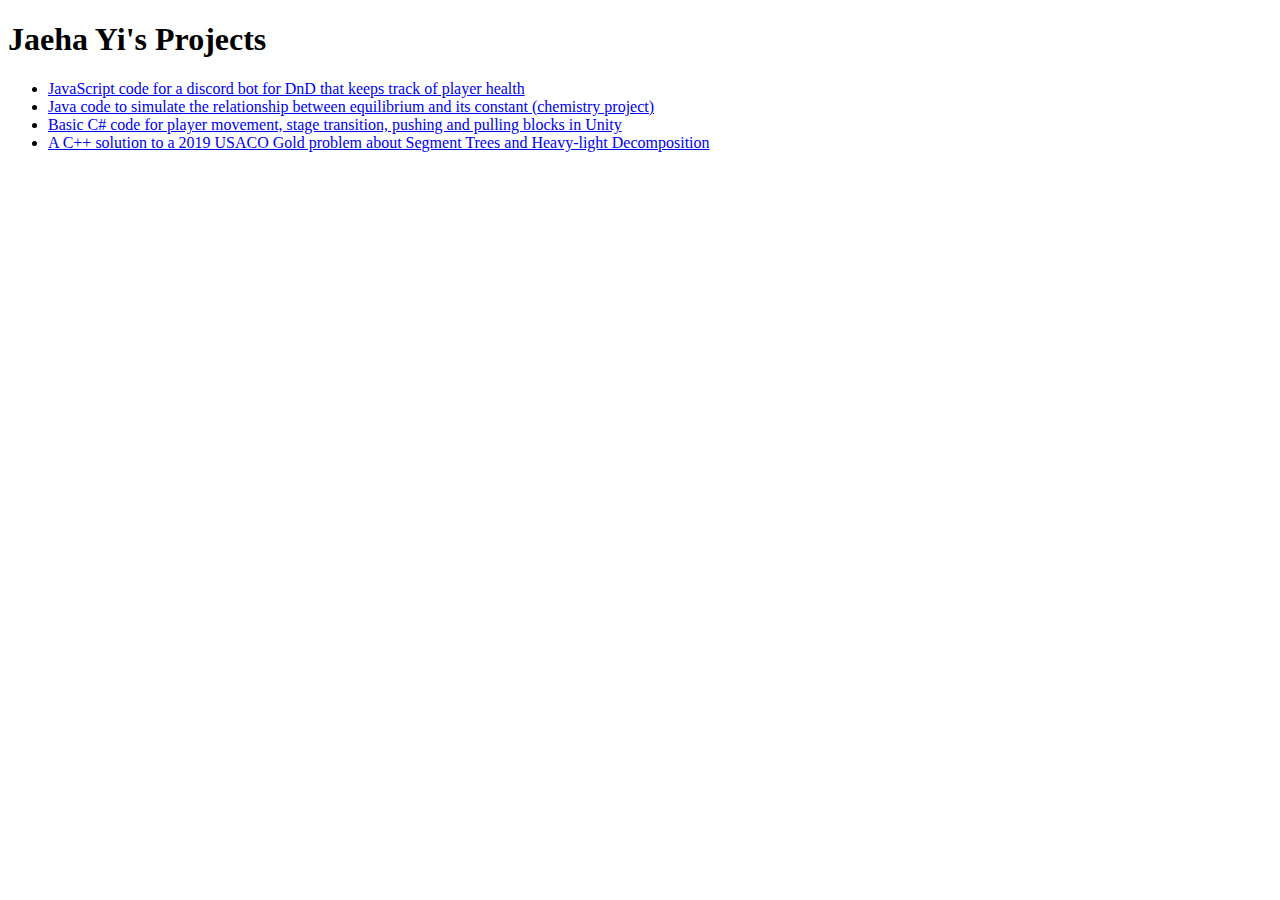
==== index.html @ dbd4f0f7 "Update index.html" ====
<!DOCTYPE html>
<html>
<body>

<h1>Jaeha Yi's Projects</h1>

<ul>
  <li><a href="https://github.com/jaehayi25/DnD_health_tracker">JavaScript code for a discord bot for DnD that keeps track of player health</a></li>
  <li><a href="https://github.com/jaehayi25/K-and-Cycles-Research">Java code to simulate the relationship between equilibrium and its constant (chemistry project)</li> 
  <li><a href="https://github.com/jaehayi25/Blue-Birthday">Basic C# code for player movement, stage transition, pushing and pulling blocks in Unity</li> 
  <li><a href="https://github.com/jaehayi25/HLD-SegmentTree">A C++ solution to a 2019 USACO Gold problem about Segment Trees and Heavy-light Decomposition</li>
</ul>

</body>
</html>
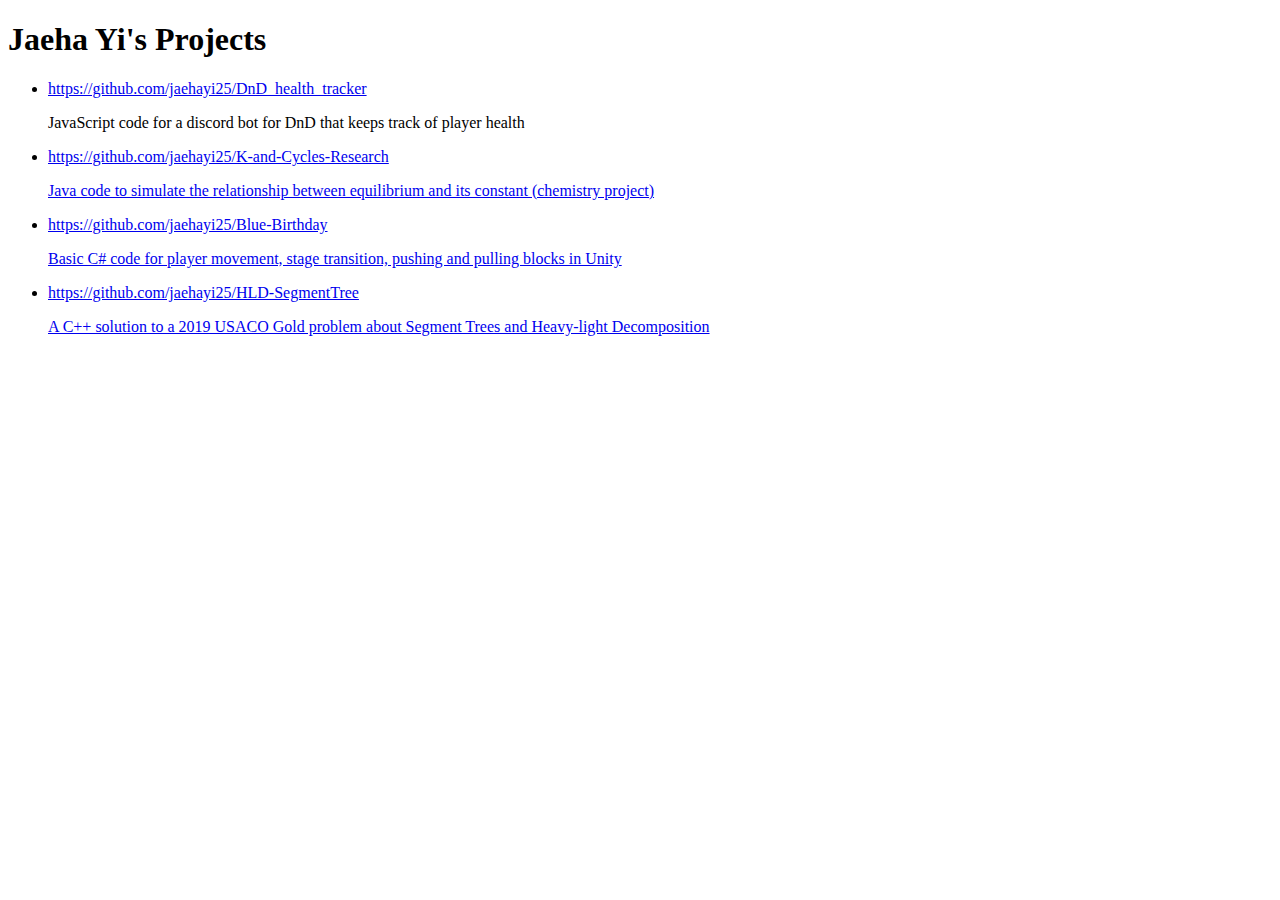
==== commit 27abb9f9: "Update index.html" ====
--- a/index.html
+++ b/index.html
@@ -5,10 +5,17 @@
 <h1>Jaeha Yi's Projects</h1>
 
 <ul>
-  <li><a href="https://github.com/jaehayi25/DnD_health_tracker">JavaScript code for a discord bot for DnD that keeps track of player health</a></li>
-  <li><a href="https://github.com/jaehayi25/K-and-Cycles-Research">Java code to simulate the relationship between equilibrium and its constant (chemistry project)</li> 
-  <li><a href="https://github.com/jaehayi25/Blue-Birthday">Basic C# code for player movement, stage transition, pushing and pulling blocks in Unity</li> 
-  <li><a href="https://github.com/jaehayi25/HLD-SegmentTree">A C++ solution to a 2019 USACO Gold problem about Segment Trees and Heavy-light Decomposition</li>
+  <li><a href="https://github.com/jaehayi25/DnD_health_tracker">https://github.com/jaehayi25/DnD_health_tracker</a></li>
+  <p>JavaScript code for a discord bot for DnD that keeps track of player health</p>
+  
+  <li><a href="https://github.com/jaehayi25/K-and-Cycles-Research">https://github.com/jaehayi25/K-and-Cycles-Research</li>
+  <p>Java code to simulate the relationship between equilibrium and its constant (chemistry project)</p>
+    
+  <li><a href="https://github.com/jaehayi25/Blue-Birthday">https://github.com/jaehayi25/Blue-Birthday</li> 
+  <p>Basic C# code for player movement, stage transition, pushing and pulling blocks in Unity</p>
+   
+  <li><a href="https://github.com/jaehayi25/HLD-SegmentTree">https://github.com/jaehayi25/HLD-SegmentTree</li>
+  <p>A C++ solution to a 2019 USACO Gold problem about Segment Trees and Heavy-light Decomposition</p>
 </ul>
 
 </body>
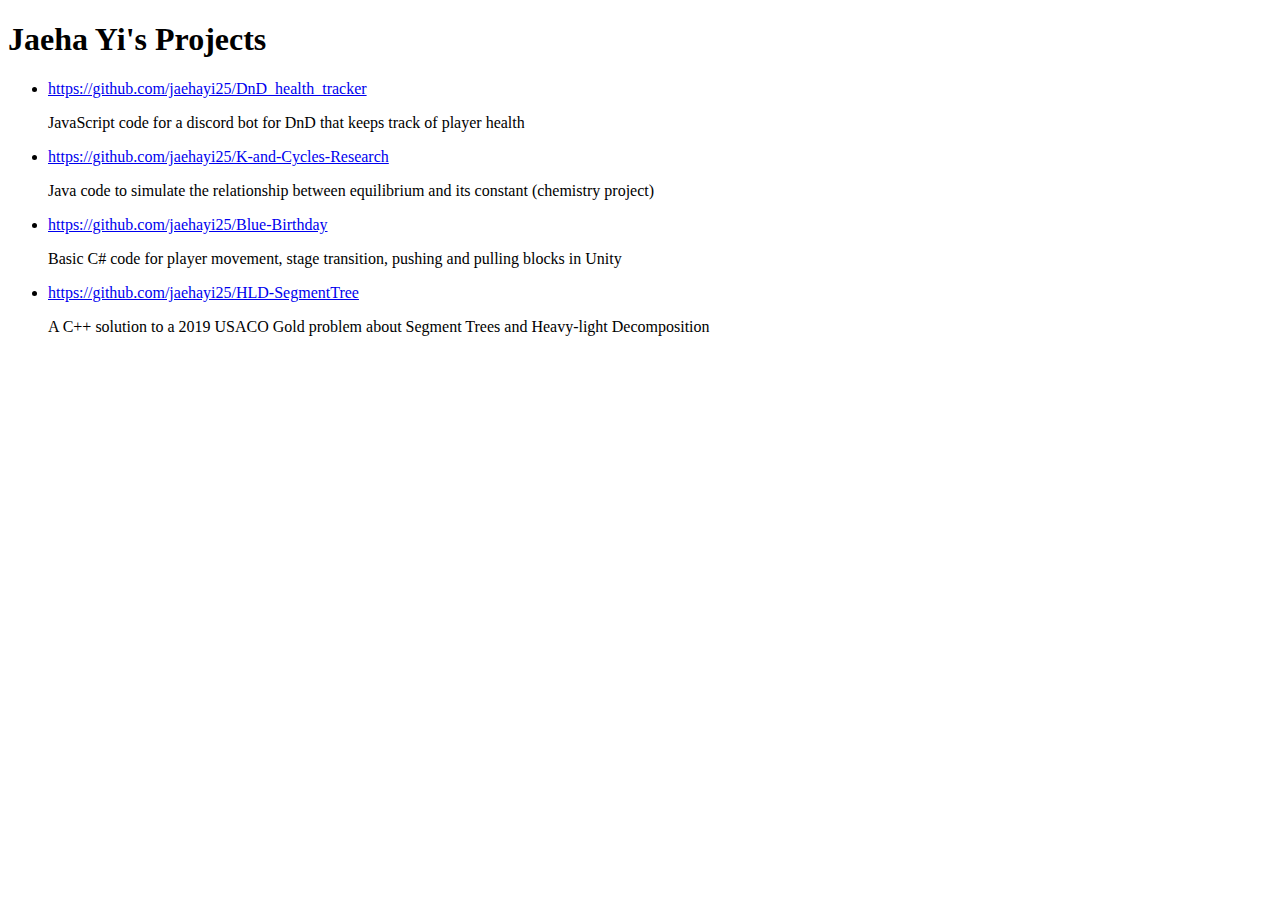
==== commit 66412269: "Update index.html" ====
--- a/index.html
+++ b/index.html
@@ -8,13 +8,13 @@
   <li><a href="https://github.com/jaehayi25/DnD_health_tracker">https://github.com/jaehayi25/DnD_health_tracker</a></li>
   <p>JavaScript code for a discord bot for DnD that keeps track of player health</p>
   
-  <li><a href="https://github.com/jaehayi25/K-and-Cycles-Research">https://github.com/jaehayi25/K-and-Cycles-Research</li>
+  <li><a href="https://github.com/jaehayi25/K-and-Cycles-Research">https://github.com/jaehayi25/K-and-Cycles-Research</a></li>
   <p>Java code to simulate the relationship between equilibrium and its constant (chemistry project)</p>
     
-  <li><a href="https://github.com/jaehayi25/Blue-Birthday">https://github.com/jaehayi25/Blue-Birthday</li> 
+  <li><a href="https://github.com/jaehayi25/Blue-Birthday">https://github.com/jaehayi25/Blue-Birthday</a></li> 
   <p>Basic C# code for player movement, stage transition, pushing and pulling blocks in Unity</p>
    
-  <li><a href="https://github.com/jaehayi25/HLD-SegmentTree">https://github.com/jaehayi25/HLD-SegmentTree</li>
+  <li><a href="https://github.com/jaehayi25/HLD-SegmentTree">https://github.com/jaehayi25/HLD-SegmentTree</a></li>
   <p>A C++ solution to a 2019 USACO Gold problem about Segment Trees and Heavy-light Decomposition</p>
 </ul>
 
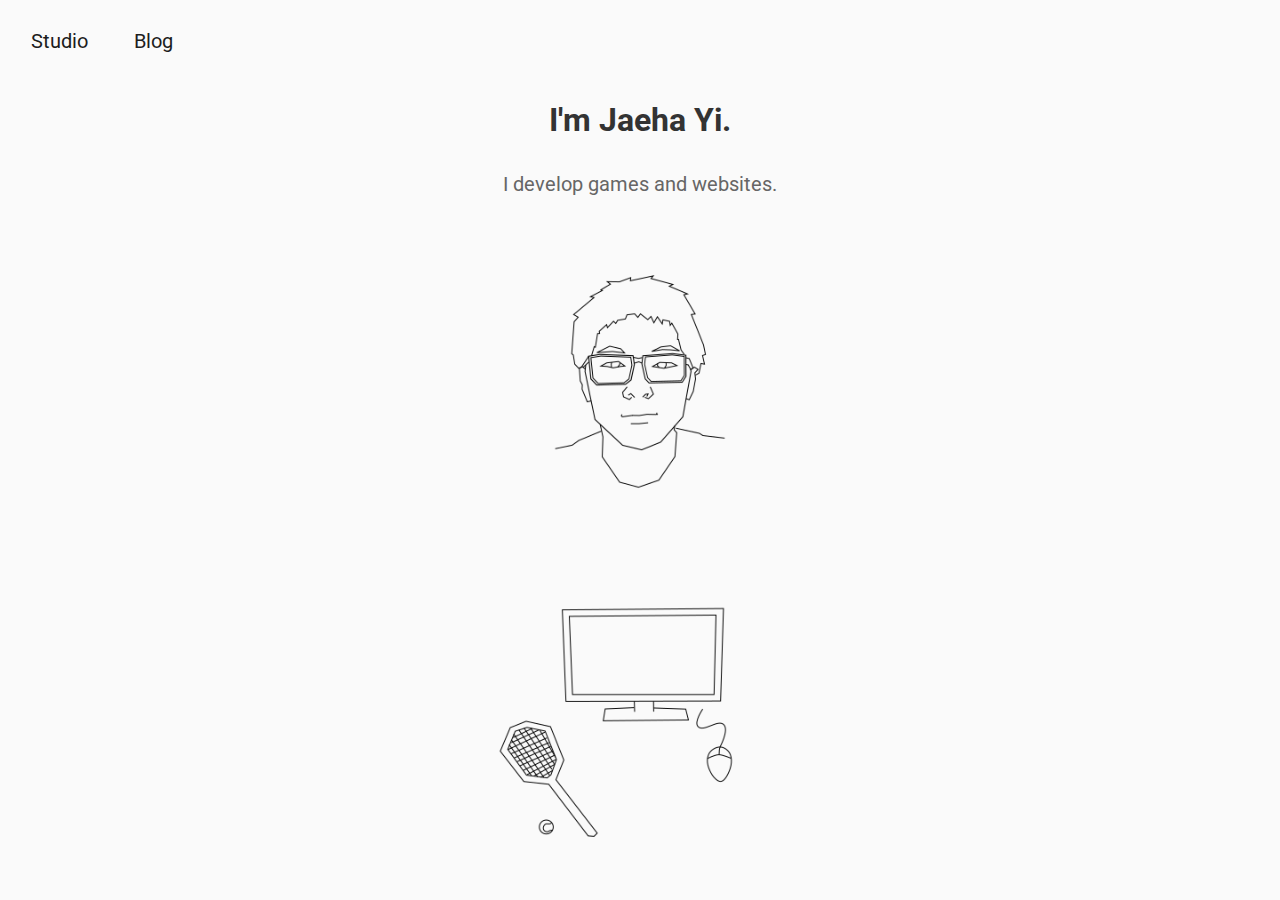
==== commit 5f4f5e3b: "Add files via upload" ====
--- a/index.html
+++ b/index.html
@@ -1,22 +1,26 @@
 <!DOCTYPE html>
-<html>
-<body>
+<html lang="en">
+    <head>
+        <meta charset = "urf-8">
+        <meta name="viewport" content="width=device-width, initial-scale=1.0" />
+        <meta name="keywords" content="Jaeha, Yi">
+        <meta name="description" content="Programmer, Student">
+        <meta name="author" content="Jaeha Yi">
+        <title>Jaeha Yi</title>
 
-<h1>Jaeha Yi's Projects</h1>
-
-<ul>
-  <li><a href="https://github.com/jaehayi25/DnD_health_tracker">https://github.com/jaehayi25/DnD_health_tracker</a></li>
-  <p>JavaScript code for a discord bot for DnD that keeps track of player health</p>
-  
-  <li><a href="https://github.com/jaehayi25/K-and-Cycles-Research">https://github.com/jaehayi25/K-and-Cycles-Research</a></li>
-  <p>Java code to simulate the relationship between equilibrium and its constant (chemistry project)</p>
-    
-  <li><a href="https://github.com/jaehayi25/Blue-Birthday">https://github.com/jaehayi25/Blue-Birthday</a></li> 
-  <p>Basic C# code for player movement, stage transition, pushing and pulling blocks in Unity</p>
-   
-  <li><a href="https://github.com/jaehayi25/HLD-SegmentTree">https://github.com/jaehayi25/HLD-SegmentTree</a></li>
-  <p>A C++ solution to a 2019 USACO Gold problem about Segment Trees and Heavy-light Decomposition</p>
-</ul>
-
-</body>
-</html>
+        <link href="https://fonts.googleapis.com/css?family=Roboto:400,700" rel="stylesheet" />
+        <link href="index.css" rel="stylesheet" />
+    </head>
+    <body>
+        <div class="topnav">
+            <a href="https://jaehayi.com/studio/">Studio</a>
+            <a href="https://www.comfycollab.com/blog/">Blog</a>
+        </div>
+        <div>
+            <h1>I'm Jaeha Yi.</h1>
+            <p>I develop games and websites.</p>
+            <img src="images/me.png">
+            <img src="images/likes.png">
+        </div>
+    </body>
+</html>--- a/index.css
+++ b/index.css
@@ -0,0 +1,45 @@
+html {
+    -webkit-font-smoothing: antialiased;
+    -moz-osx-font-smoothing: grayscale;
+    font-family: 'Roboto', sans-serif;
+    line-height: 1.6;
+    color: #666;
+    background: #fafafa;
+}
+
+h1 {
+    color: #333;
+    text-align: center;
+}
+
+p {
+    font-size: 20px;
+    text-align: center;
+}
+
+.topnav {
+    overflow: hidden;
+}
+  
+/*links inside navigation bar*/
+.topnav a {
+    float: left;
+    color: #1d1d1d;
+    text-align: center;
+    padding: 14px 20px;
+    text-decoration: none;
+    font-size: 20px;
+    margin: 3px;
+    border-radius: 5px;
+}
+  
+/*hover effect*/
+.topnav a:hover {
+    background-color: #ddd;
+}
+
+img {
+    display: block;
+    margin: auto;
+    width: 320px;
+}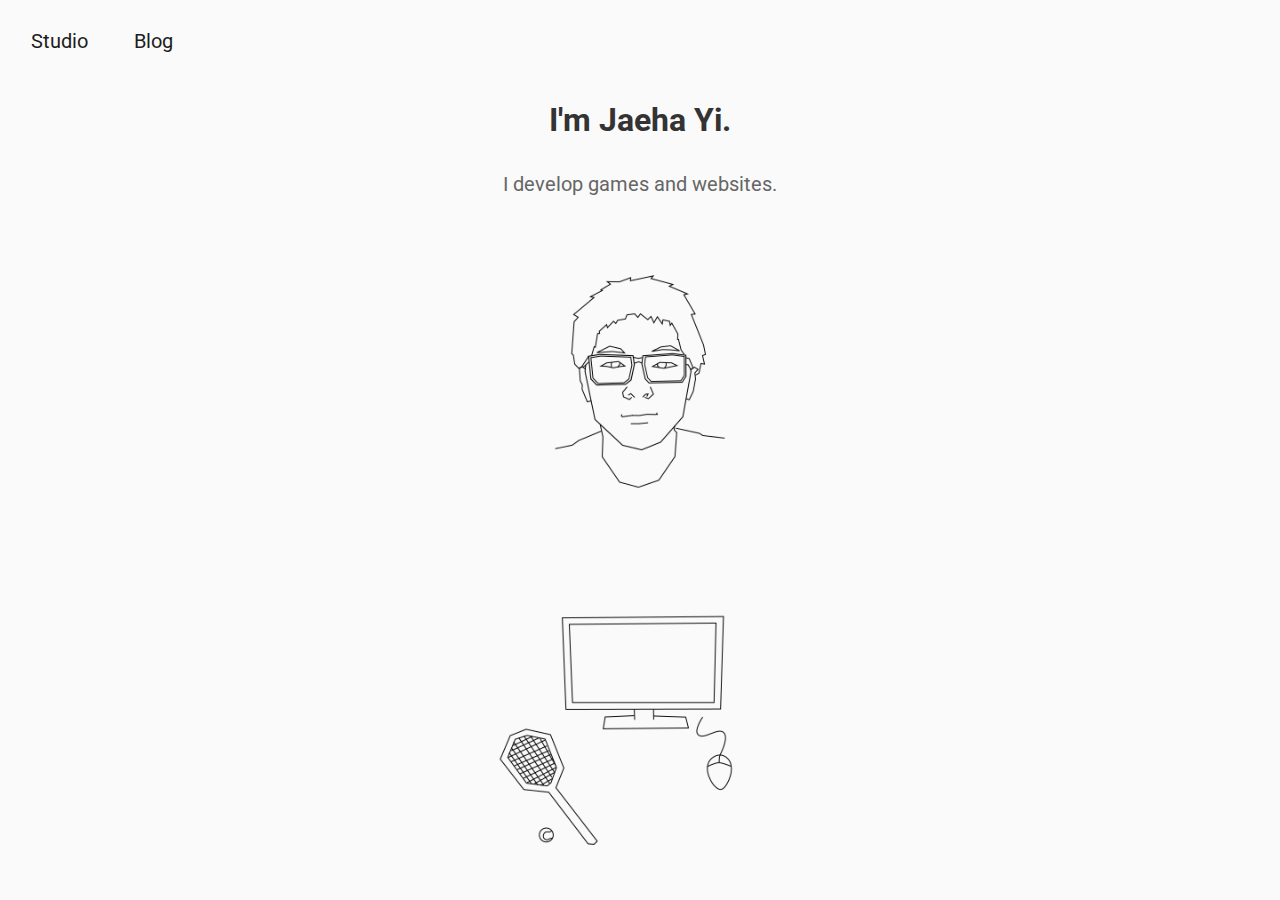
==== commit c6e6f68f: "Add files via upload" ====
--- a/index.html
+++ b/index.html
@@ -3,9 +3,6 @@
     <head>
         <meta charset = "urf-8">
         <meta name="viewport" content="width=device-width, initial-scale=1.0" />
-        <meta name="keywords" content="Jaeha, Yi">
-        <meta name="description" content="Programmer, Student">
-        <meta name="author" content="Jaeha Yi">
         <title>Jaeha Yi</title>
 
         <link href="https://fonts.googleapis.com/css?family=Roboto:400,700" rel="stylesheet" />
@@ -13,14 +10,18 @@
     </head>
     <body>
         <div class="topnav">
-            <a href="https://jaehayi.com/studio/">Studio</a>
-            <a href="https://www.comfycollab.com/blog/">Blog</a>
+            <a href="https://jaehayi.com/studio/" target="_blank">Studio</a>
+            <a href="https://www.comfycollab.com/blog/" target="_blank">Blog</a>
         </div>
-        <div>
+        <div class="content">
             <h1>I'm Jaeha Yi.</h1>
             <p>I develop games and websites.</p>
-            <img src="images/me.png">
-            <img src="images/likes.png">
+            <a href="https://jaehayi.com/studio/" target="_blank">
+                <img src="images/me.png">
+            </a>
+            <a href="https://www.comfycollab.com/blog/" target="_blank">
+                <img src="images/likes.png">
+            </a>
         </div>
     </body>
 </html>--- a/index.css
+++ b/index.css
@@ -39,7 +39,17 @@
 }
 
 img {
+    width: 100%;
+}
+
+img:hover {
+    transition: all .2s linear;
+    box-shadow: 2px 8px 45px rgba(0, 0, 0, .15);
+    transform: translate3D(0, -2px, 0);
+}
+
+.content a {
     display: block;
-    margin: auto;
+    margin: 0 auto;
     width: 320px;
 }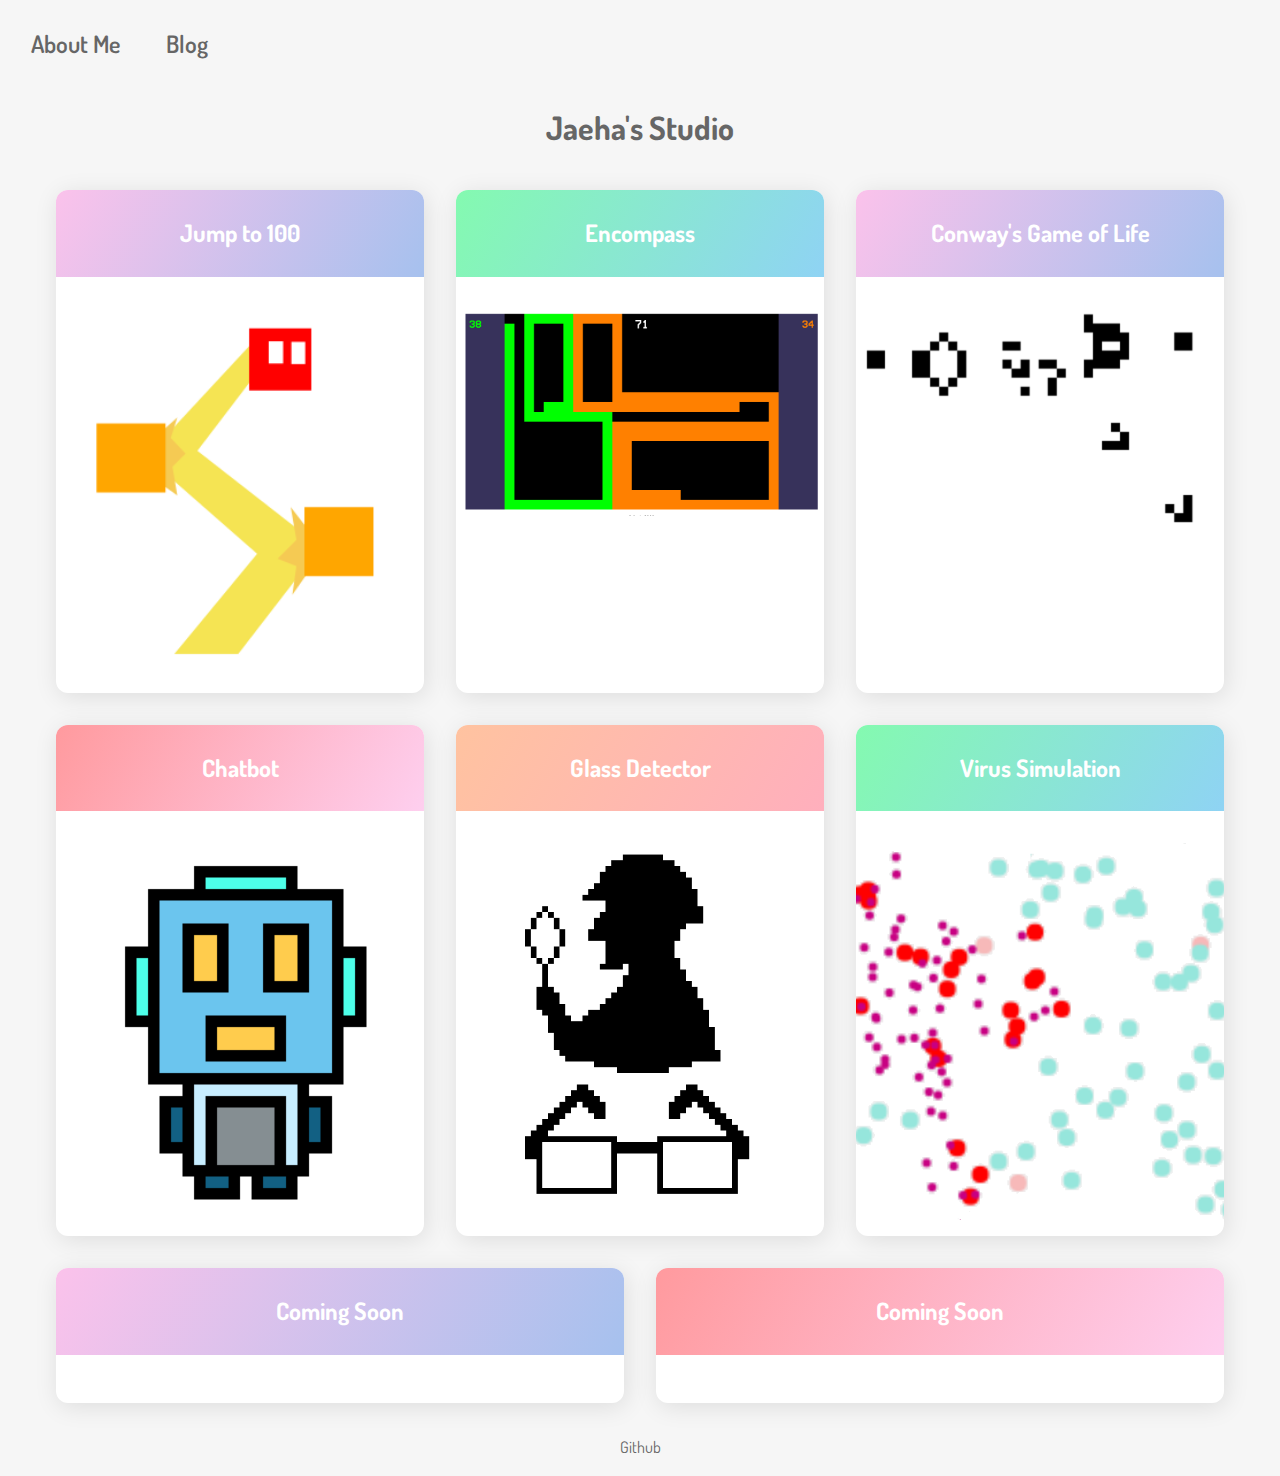
==== commit d06ab22e: "Add files via upload" ====
--- a/index.html
+++ b/index.html
@@ -3,25 +3,20 @@
     <head>
         <meta charset = "urf-8">
         <meta name="viewport" content="width=device-width, initial-scale=1.0" />
-        <title>Jaeha Yi</title>
+        
+        <title>Jaeha's Studio</title>
 
-        <link href="https://fonts.googleapis.com/css?family=Roboto:400,700" rel="stylesheet" />
+        <link href="https://fonts.googleapis.com/css?family=Dosis:400,700" rel="stylesheet" />
         <link href="index.css" rel="stylesheet" />
     </head>
     <body>
         <div class="topnav">
-            <a href="https://jaehayi.com/studio/" target="_blank">Studio</a>
+            <a href="https://jaehayi.com/about/" target="_blank">About Me</a>
             <a href="https://www.comfycollab.com/blog/" target="_blank">Blog</a>
         </div>
-        <div class="content">
-            <h1>I'm Jaeha Yi.</h1>
-            <p>I develop games and websites.</p>
-            <a href="https://jaehayi.com/studio/" target="_blank">
-                <img src="images/me.png">
-            </a>
-            <a href="https://www.comfycollab.com/blog/" target="_blank">
-                <img src="images/likes.png">
-            </a>
-        </div>
+        <h1>Jaeha's Studio</h1>
+        <div id="root"></div>
+        <script src="index.js"></script>
+        <p class="centerText"><a href="https://github.com/jaehayi25/studio" class="plain" target = "_blank">Github</a></p>
     </body>
 </html>--- a/index.css
+++ b/index.css
@@ -1,26 +1,95 @@
 html {
     -webkit-font-smoothing: antialiased;
     -moz-osx-font-smoothing: grayscale;
-    font-family: 'Roboto', sans-serif;
+    font-family: 'Dosis', sans-serif;
     line-height: 1.6;
     color: #666;
-    background: #fafafa;
+    background: #F6F6F6;
+}
+
+#root {
+    max-width: 1200px;
+    margin: 0 auto;
 }
 
 h1 {
-    color: #333;
     text-align: center;
 }
 
-p {
-    font-size: 20px;
+h2 {
+    text-align: center;
+    padding: 1.5rem 2.5rem;
+    background-image: linear-gradient(120deg, #fbc2eb 0%, #a6c1ee 100%);
+    margin: 0 0 2rem 0;
+    font-size: 1.5rem;
+    color: white;
+}
+
+img {
+    display: block;
+    margin: 1rem auto;
+    width: 100%;
+}
+
+.container {
+    display: flex;
+    flex-wrap: wrap;
+}
+
+.cell {
+    margin: 1rem;
+    background: white;
+    box-shadow: 2px 4px 25px rgba(0, 0, 0, .1);
+    border-radius: 12px;
+    overflow: hidden;
+    transition: all .2s linear;
+    text-decoration: none;
+}
+
+.cell:hover {
+    box-shadow: 2px 8px 45px rgba(0, 0, 0, .15);
+    transform: translate3D(0, -2px, 0);
+}
+
+.centerText {
     text-align: center;
 }
 
+.plain {
+    text-decoration: none;
+    color: #666;
+}
+
+@media screen and (min-width: 600px) {
+    .cell {
+      flex: 1 1 calc(50% - 2rem);
+    }
+}
+
+@media screen and (min-width: 900px) {
+    .cell {
+      flex: 1 1 calc(33% - 2rem);
+    }
+}
+
+.cell:nth-child(2n) h2 {
+    background-image: linear-gradient(120deg, #84fab0 0%, #8fd3f4 100%);
+}
+  
+.cell:nth-child(4n) h2 {
+    background-image: linear-gradient(120deg, #ff9a9e 0%, #fecfef 100%);
+}
+  
+.cell:nth-child(5n) h2 {
+    background-image: linear-gradient(120deg, #ffc3a0 0%, #ffafbd 100%);
+}
+
+
+/*topnav stuff*/
 .topnav {
     overflow: hidden;
 }
-  
+
 /*links inside navigation bar*/
 .topnav a {
     float: left;
@@ -28,28 +97,14 @@
     text-align: center;
     padding: 14px 20px;
     text-decoration: none;
-    font-size: 20px;
+    font-size: 1.5rem;
+    font-weight: 600;
+    color: #666;
     margin: 3px;
     border-radius: 5px;
 }
-  
+
 /*hover effect*/
 .topnav a:hover {
     background-color: #ddd;
-}
-
-img {
-    width: 100%;
-}
-
-img:hover {
-    transition: all .2s linear;
-    box-shadow: 2px 8px 45px rgba(0, 0, 0, .15);
-    transform: translate3D(0, -2px, 0);
-}
-
-.content a {
-    display: block;
-    margin: 0 auto;
-    width: 320px;
 }